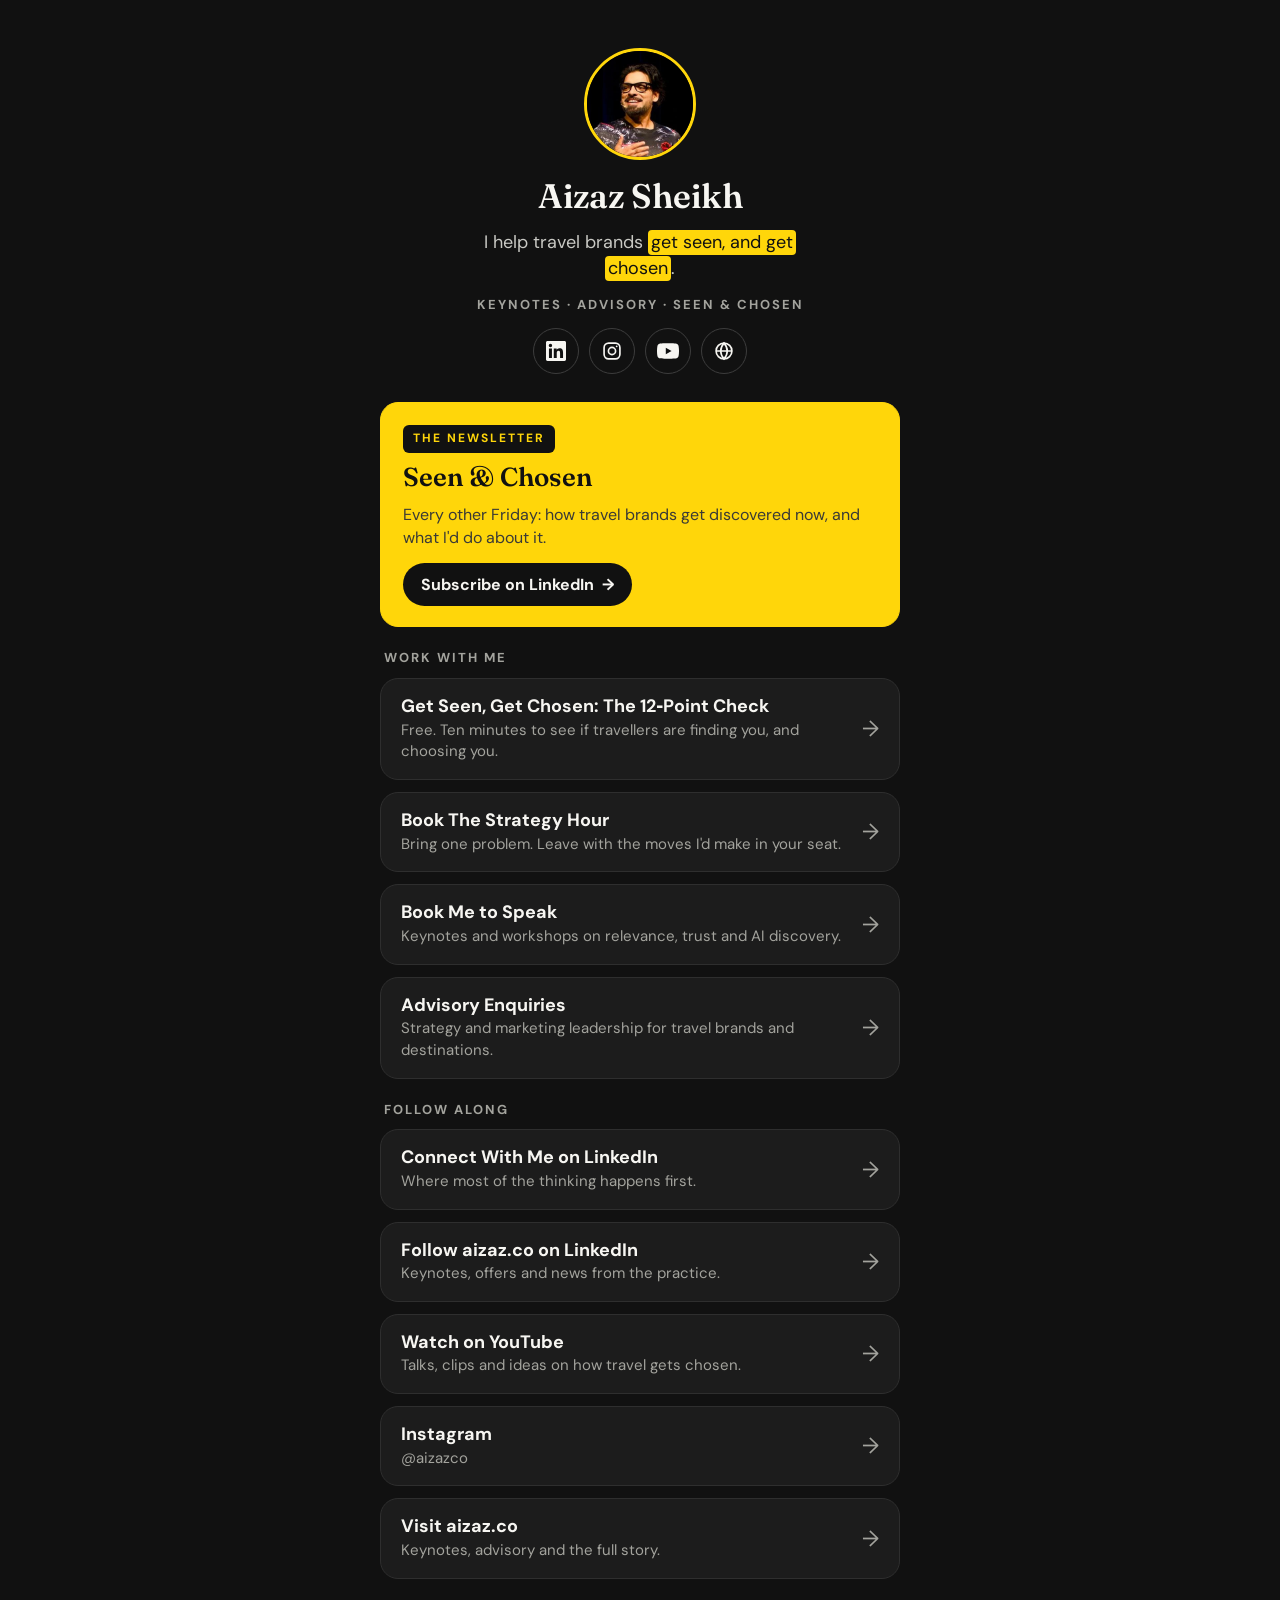
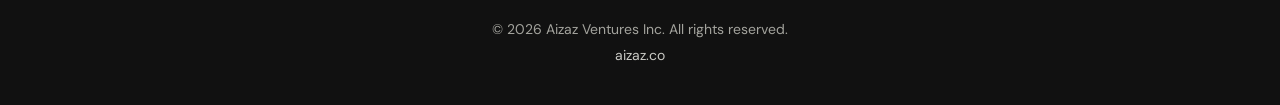
==== links/index.html @ ad623fbb "Add hidden link-in-bio page at /links Unlisted (noindex, not in nav or sitemap). Featured Seen & Cho" ====
<!doctype html>
<html lang="en">
<head>
<meta charset="utf-8">
<meta name="viewport" content="width=device-width, initial-scale=1">
<title>Aizaz Sheikh | Links</title>
<meta name="robots" content="noindex">
<meta name="description" content="Seen &amp; Chosen, the free 12-point check, the Strategy Hour, keynotes and everywhere else to find Aizaz Sheikh.">
<meta name="theme-color" content="#111111">
<meta property="og:type" content="website">
<meta property="og:url" content="https://aizaz.co/links/">
<meta property="og:title" content="Aizaz Sheikh | I help travel brands get seen, and get chosen">
<meta property="og:description" content="The newsletter, the free 12-point check, the Strategy Hour, keynotes and more.">
<meta property="og:image" content="https://aizaz.co/assets/og-image.jpg">
<meta name="twitter:card" content="summary_large_image">
<link rel="icon" href="/favicon.svg" type="image/svg+xml">
<link rel="preconnect" href="https://fonts.googleapis.com">
<link rel="preconnect" href="https://fonts.gstatic.com" crossorigin>
<link rel="stylesheet" href="https://fonts.googleapis.com/css2?family=Fraunces:opsz,wght@9..144,400..700&family=DM+Sans:wght@400..700&display=swap">
<style>
  :root {
    --black: #111111; --card: #1C1C1C; --line: #2E2E2E; --line-2: #3D3D3D;
    --yellow: #FFD60A; --paper: #F7F6F2; --muted: #A3A39D; --muted-2: #C9C9C4;
    --serif: 'Fraunces', Georgia, serif;
    --sans: 'DM Sans', system-ui, -apple-system, sans-serif;
  }
  *, *::before, *::after { box-sizing: border-box; }
  html { -webkit-text-size-adjust: 100%; }
  body { margin: 0; min-height: 100vh; background: var(--black); color: var(--paper); font-family: var(--sans); line-height: 1.45; }
  a { color: inherit; }
  img { display: block; max-width: 100%; }

  .page { max-width: 560px; margin: 0 auto; padding: 48px 20px 40px; display: flex; flex-direction: column; align-items: center; gap: 28px; }

  .intro { display: flex; flex-direction: column; align-items: center; text-align: center; gap: 14px; }
  .avatar { width: 112px; height: 112px; border-radius: 50%; object-fit: cover; border: 3px solid var(--yellow); }
  h1 { font-family: var(--serif); font-weight: 600; font-size: 34px; line-height: 1.1; margin: 4px 0 0; }
  .line { font-size: 18px; color: var(--muted-2); max-width: 30ch; margin: 0; }
  .line .hl { background: var(--yellow); color: var(--black); padding: 0 .14em .04em; border-radius: 4px; -webkit-box-decoration-break: clone; box-decoration-break: clone; }
  .tags { font-size: 13px; font-weight: 700; letter-spacing: 2px; text-transform: uppercase; color: var(--muted); margin: 0; }

  .socials { display: flex; gap: 10px; justify-content: center; }
  .socials a { width: 46px; height: 46px; border-radius: 50%; display: grid; place-items: center; border: 1px solid var(--line-2); color: var(--paper); transition: border-color .15s ease, color .15s ease; }
  .socials a:hover { border-color: var(--yellow); color: var(--yellow); }

  .links { list-style: none; margin: 0; padding: 0; width: 100%; display: flex; flex-direction: column; gap: 12px; }
  .link { display: flex; align-items: center; gap: 14px; width: 100%; min-height: 72px; padding: 16px 20px; border-radius: 18px; background: var(--card); border: 1px solid var(--line); text-decoration: none; transition: transform .15s ease, border-color .15s ease; }
  .link:hover { transform: translateY(-2px); border-color: var(--yellow); }
  .link .txt { display: flex; flex-direction: column; gap: 2px; flex: 1; min-width: 0; }
  .link strong { font-size: 18px; font-weight: 700; line-height: 1.25; }
  .link span.sub { font-size: 15px; color: var(--muted); }
  .link .arrow { flex: none; font-size: 22px; color: var(--muted); transition: transform .15s ease, color .15s ease; }
  .link:hover .arrow { transform: translateX(3px); color: var(--yellow); }

  .link.featured { background: var(--yellow); color: var(--black); border-color: var(--yellow); flex-direction: column; align-items: flex-start; gap: 10px; padding: 22px 22px 20px; }
  .link.featured:hover { border-color: var(--paper); }
  .featured .label { font-size: 12px; font-weight: 700; letter-spacing: 2px; text-transform: uppercase; background: var(--black); color: var(--yellow); padding: 5px 10px; border-radius: 6px; }
  .featured strong { font-family: var(--serif); font-weight: 600; font-size: 26px; line-height: 1.15; }
  .featured span.sub { color: #3A3A36; font-size: 16px; }
  .featured .cta { display: inline-flex; align-items: center; gap: 8px; font-weight: 700; font-size: 16px; background: var(--black); color: var(--paper); padding: 10px 18px; border-radius: 999px; margin-top: 4px; }

  .group { width: 100%; font-size: 13px; font-weight: 700; letter-spacing: 2px; text-transform: uppercase; color: var(--muted); margin: 10px 0 -2px 4px; }

  footer { margin-top: 12px; text-align: center; font-size: 14px; color: var(--muted); display: flex; flex-direction: column; gap: 6px; }
  footer a { color: var(--muted-2); text-decoration: none; }
  footer a:hover { color: var(--yellow); }

  a:focus-visible { outline: 3px solid var(--yellow); outline-offset: 3px; }
  .link.featured:focus-visible { outline-color: var(--paper); }

  @media (max-width: 400px) {
    .page { padding-top: 36px; }
    h1 { font-size: 30px; }
    .featured strong { font-size: 23px; }
  }
  @media (prefers-reduced-motion: reduce) {
    .link, .link .arrow, .socials a { transition: none; }
    .link:hover { transform: none; }
  }
</style>
</head>
<body>
<main class="page">

  <header class="intro">
    <img class="avatar" src="/assets/aizaz-avatar.webp" alt="Aizaz Sheikh on stage" width="112" height="112">
    <h1>Aizaz Sheikh</h1>
    <p class="line">I help travel brands <span class="hl">get seen, and get chosen</span>.</p>
    <p class="tags">Keynotes · Advisory · Seen &amp; Chosen</p>
    <nav class="socials" aria-label="Social">
      <a href="https://www.linkedin.com/in/aizazsheikh/" target="_blank" rel="noopener" aria-label="Aizaz Sheikh on LinkedIn"><svg aria-hidden="true" viewBox="0 0 24 24" width="20" height="20" fill="currentColor"><path d="M20.45 20.45h-3.56v-5.57c0-1.33-.02-3.04-1.85-3.04-1.85 0-2.14 1.45-2.14 2.94v5.67H9.35V9h3.41v1.56h.05c.48-.9 1.64-1.85 3.37-1.85 3.6 0 4.27 2.37 4.27 5.46v6.28zM5.34 7.43a2.06 2.06 0 1 1 0-4.13 2.06 2.06 0 0 1 0 4.13zM7.12 20.45H3.56V9h3.56v11.45zM22.22 0H1.77C.79 0 0 .77 0 1.73v20.54C0 23.23.79 24 1.77 24h20.45c.98 0 1.78-.77 1.78-1.73V1.73C24 .77 23.2 0 22.22 0z"/></svg></a>
      <a href="https://www.instagram.com/aizazco/" target="_blank" rel="noopener" aria-label="Aizaz Sheikh on Instagram"><svg aria-hidden="true" viewBox="0 0 24 24" width="20" height="20" fill="none" stroke="currentColor" stroke-width="2"><rect x="2.5" y="2.5" width="19" height="19" rx="5.5"/><circle cx="12" cy="12" r="4.3"/><circle cx="17.6" cy="6.4" r="1.1" fill="currentColor" stroke="none"/></svg></a>
      <a href="https://www.youtube.com/@aizazco" target="_blank" rel="noopener" aria-label="Aizaz Sheikh on YouTube"><svg aria-hidden="true" viewBox="0 0 24 24" width="22" height="22" fill="currentColor"><path d="M23.5 6.2a3 3 0 0 0-2.1-2.1C19.5 3.6 12 3.6 12 3.6s-7.5 0-9.4.5A3 3 0 0 0 .5 6.2 31.3 31.3 0 0 0 0 12a31.3 31.3 0 0 0 .5 5.8 3 3 0 0 0 2.1 2.1c1.9.5 9.4.5 9.4.5s7.5 0 9.4-.5a3 3 0 0 0 2.1-2.1A31.3 31.3 0 0 0 24 12a31.3 31.3 0 0 0-.5-5.8zM9.6 15.6V8.4l6.3 3.6-6.3 3.6z"/></svg></a>
      <a href="https://aizaz.co/" aria-label="aizaz.co website"><svg aria-hidden="true" viewBox="0 0 24 24" width="20" height="20" fill="none" stroke="currentColor" stroke-width="2"><circle cx="12" cy="12" r="9.5"/><path d="M2.5 12h19M12 2.5c2.6 2.8 3.9 6 3.9 9.5s-1.3 6.7-3.9 9.5c-2.6-2.8-3.9-6-3.9-9.5s1.3-6.7 3.9-9.5z"/></svg></a>
    </nav>
  </header>

  <ul class="links">
    <li>
      <a class="link featured" href="https://www.linkedin.com/newsletters/seen-chosen-7519416273399824386/" target="_blank" rel="noopener">
        <span class="label">The Newsletter</span>
        <strong>Seen &amp; Chosen</strong>
        <span class="sub">Every other Friday: how travel brands get discovered now, and what I'd do about it.</span>
        <span class="cta">Subscribe on LinkedIn <span aria-hidden="true">→</span></span>
      </a>
    </li>

    <li class="group" aria-hidden="true">Work With Me</li>
    <li>
      <a class="link" href="https://stan.store/aizazco" target="_blank" rel="noopener">
        <span class="txt"><strong>Get Seen, Get Chosen: The 12&#8209;Point Check</strong><span class="sub">Free. Ten minutes to see if travellers are finding you, and choosing you.</span></span>
        <span class="arrow" aria-hidden="true">→</span>
      </a>
    </li>
    <li>
      <a class="link" href="https://stan.store/aizazco/p/the-strategy-hour-v2h985fj" target="_blank" rel="noopener">
        <span class="txt"><strong>Book The Strategy Hour</strong><span class="sub">Bring one problem. Leave with the moves I'd make in your seat.</span></span>
        <span class="arrow" aria-hidden="true">→</span>
      </a>
    </li>
    <li>
      <a class="link" href="/?enquiry=Keynote#contact">
        <span class="txt"><strong>Book Me to Speak</strong><span class="sub">Keynotes and workshops on relevance, trust and AI discovery.</span></span>
        <span class="arrow" aria-hidden="true">→</span>
      </a>
    </li>
    <li>
      <a class="link" href="/?enquiry=Advisory#contact">
        <span class="txt"><strong>Advisory Enquiries</strong><span class="sub">Strategy and marketing leadership for travel brands and destinations.</span></span>
        <span class="arrow" aria-hidden="true">→</span>
      </a>
    </li>

    <li class="group" aria-hidden="true">Follow Along</li>
    <li>
      <a class="link" href="https://www.linkedin.com/in/aizazsheikh/" target="_blank" rel="noopener">
        <span class="txt"><strong>Connect With Me on LinkedIn</strong><span class="sub">Where most of the thinking happens first.</span></span>
        <span class="arrow" aria-hidden="true">→</span>
      </a>
    </li>
    <li>
      <a class="link" href="https://www.linkedin.com/company/aizazco/" target="_blank" rel="noopener">
        <span class="txt"><strong>Follow aizaz.co on LinkedIn</strong><span class="sub">Keynotes, offers and news from the practice.</span></span>
        <span class="arrow" aria-hidden="true">→</span>
      </a>
    </li>
    <li>
      <a class="link" href="https://www.youtube.com/@aizazco" target="_blank" rel="noopener">
        <span class="txt"><strong>Watch on YouTube</strong><span class="sub">Talks, clips and ideas on how travel gets chosen.</span></span>
        <span class="arrow" aria-hidden="true">→</span>
      </a>
    </li>
    <li>
      <a class="link" href="https://www.instagram.com/aizazco/" target="_blank" rel="noopener">
        <span class="txt"><strong>Instagram</strong><span class="sub">@aizazco</span></span>
        <span class="arrow" aria-hidden="true">→</span>
      </a>
    </li>
    <li>
      <a class="link" href="/">
        <span class="txt"><strong>Visit aizaz.co</strong><span class="sub">Keynotes, advisory and the full story.</span></span>
        <span class="arrow" aria-hidden="true">→</span>
      </a>
    </li>
  </ul>

  <footer>
    <span>© 2026 Aizaz Ventures Inc. All rights reserved.</span>
    <a href="/">aizaz.co</a>
  </footer>
</main>
</body>
</html>
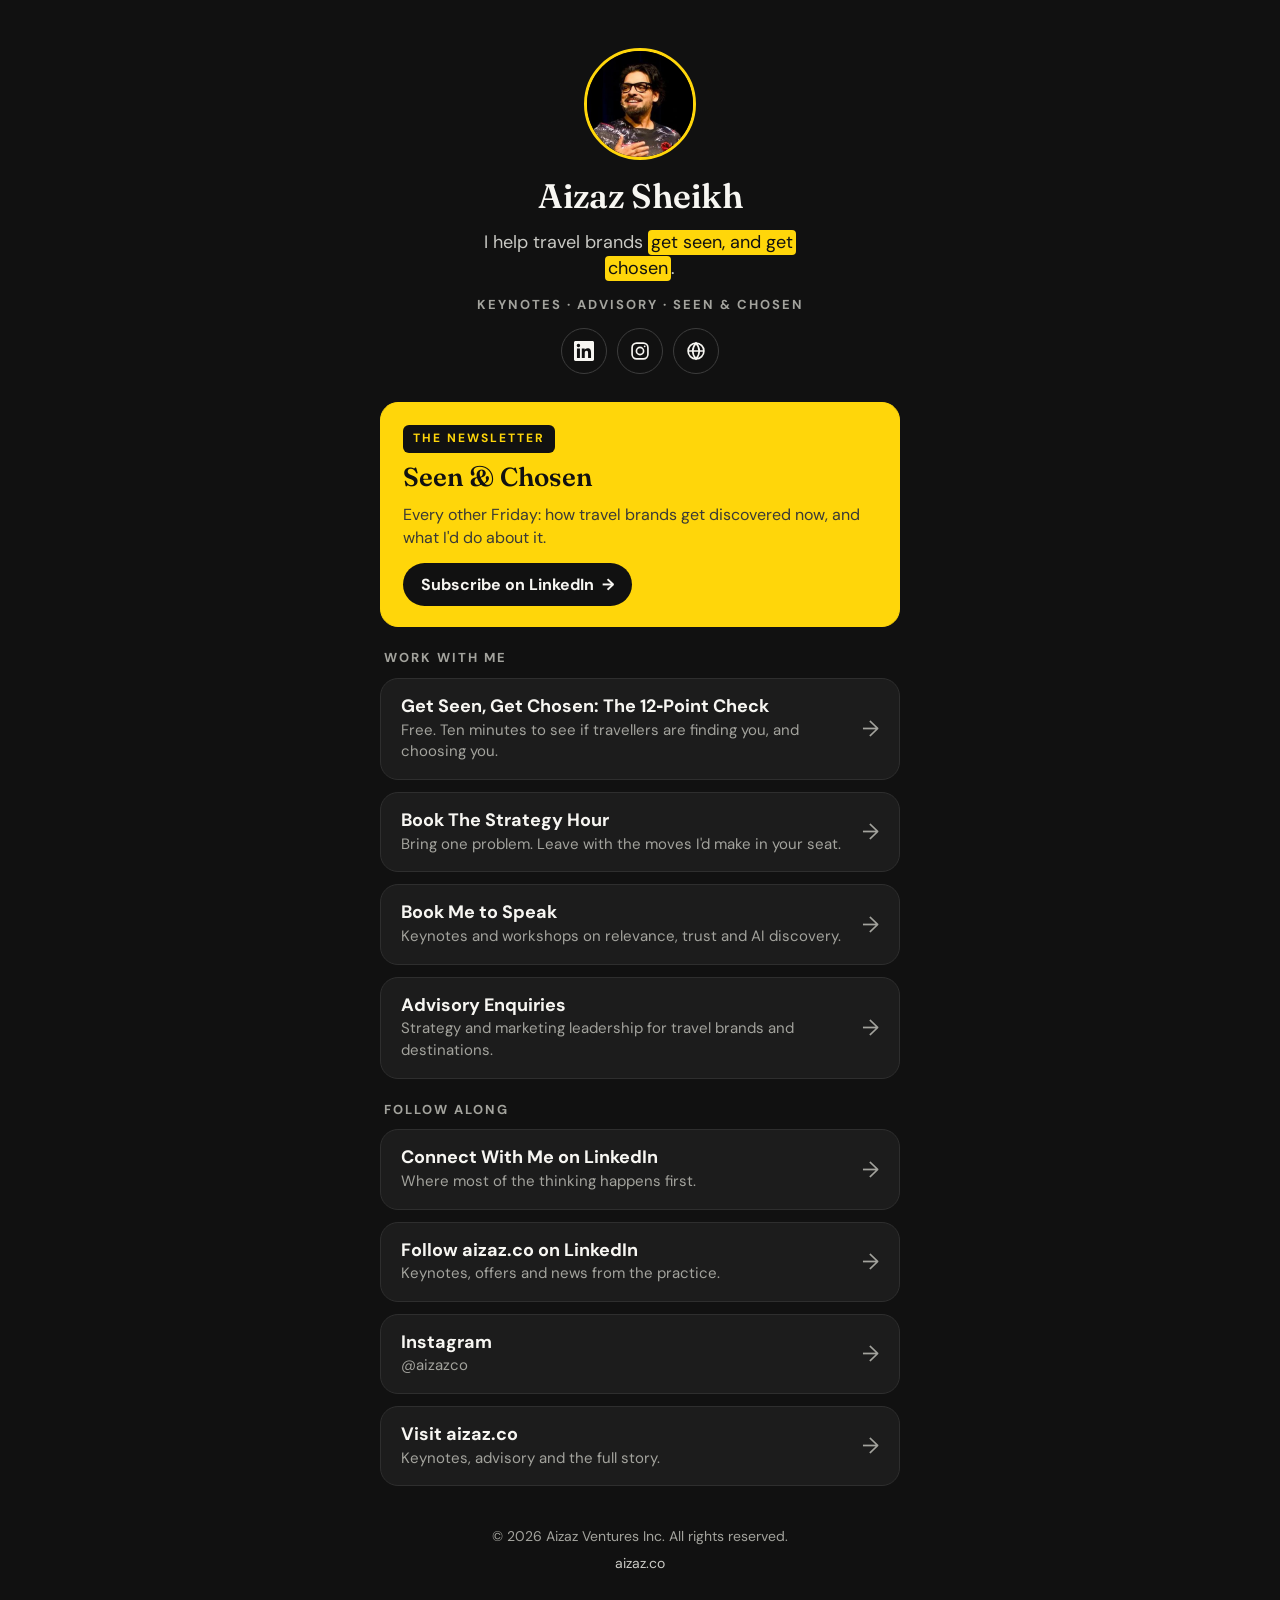
==== commit 96abaae5: "Links page: remove YouTube until the channel has videos Co-Authored-By: Claude Opus 5.5 <noreply@ant" ====
--- a/links/index.html
+++ b/links/index.html
@@ -90,7 +90,6 @@
     <nav class="socials" aria-label="Social">
       <a href="https://www.linkedin.com/in/aizazsheikh/" target="_blank" rel="noopener" aria-label="Aizaz Sheikh on LinkedIn"><svg aria-hidden="true" viewBox="0 0 24 24" width="20" height="20" fill="currentColor"><path d="M20.45 20.45h-3.56v-5.57c0-1.33-.02-3.04-1.85-3.04-1.85 0-2.14 1.45-2.14 2.94v5.67H9.35V9h3.41v1.56h.05c.48-.9 1.64-1.85 3.37-1.85 3.6 0 4.27 2.37 4.27 5.46v6.28zM5.34 7.43a2.06 2.06 0 1 1 0-4.13 2.06 2.06 0 0 1 0 4.13zM7.12 20.45H3.56V9h3.56v11.45zM22.22 0H1.77C.79 0 0 .77 0 1.73v20.54C0 23.23.79 24 1.77 24h20.45c.98 0 1.78-.77 1.78-1.73V1.73C24 .77 23.2 0 22.22 0z"/></svg></a>
       <a href="https://www.instagram.com/aizazco/" target="_blank" rel="noopener" aria-label="Aizaz Sheikh on Instagram"><svg aria-hidden="true" viewBox="0 0 24 24" width="20" height="20" fill="none" stroke="currentColor" stroke-width="2"><rect x="2.5" y="2.5" width="19" height="19" rx="5.5"/><circle cx="12" cy="12" r="4.3"/><circle cx="17.6" cy="6.4" r="1.1" fill="currentColor" stroke="none"/></svg></a>
-      <a href="https://www.youtube.com/@aizazco" target="_blank" rel="noopener" aria-label="Aizaz Sheikh on YouTube"><svg aria-hidden="true" viewBox="0 0 24 24" width="22" height="22" fill="currentColor"><path d="M23.5 6.2a3 3 0 0 0-2.1-2.1C19.5 3.6 12 3.6 12 3.6s-7.5 0-9.4.5A3 3 0 0 0 .5 6.2 31.3 31.3 0 0 0 0 12a31.3 31.3 0 0 0 .5 5.8 3 3 0 0 0 2.1 2.1c1.9.5 9.4.5 9.4.5s7.5 0 9.4-.5a3 3 0 0 0 2.1-2.1A31.3 31.3 0 0 0 24 12a31.3 31.3 0 0 0-.5-5.8zM9.6 15.6V8.4l6.3 3.6-6.3 3.6z"/></svg></a>
       <a href="https://aizaz.co/" aria-label="aizaz.co website"><svg aria-hidden="true" viewBox="0 0 24 24" width="20" height="20" fill="none" stroke="currentColor" stroke-width="2"><circle cx="12" cy="12" r="9.5"/><path d="M2.5 12h19M12 2.5c2.6 2.8 3.9 6 3.9 9.5s-1.3 6.7-3.9 9.5c-2.6-2.8-3.9-6-3.9-9.5s1.3-6.7 3.9-9.5z"/></svg></a>
     </nav>
   </header>
@@ -145,12 +144,6 @@
       </a>
     </li>
     <li>
-      <a class="link" href="https://www.youtube.com/@aizazco" target="_blank" rel="noopener">
-        <span class="txt"><strong>Watch on YouTube</strong><span class="sub">Talks, clips and ideas on how travel gets chosen.</span></span>
-        <span class="arrow" aria-hidden="true">→</span>
-      </a>
-    </li>
-    <li>
       <a class="link" href="https://www.instagram.com/aizazco/" target="_blank" rel="noopener">
         <span class="txt"><strong>Instagram</strong><span class="sub">@aizazco</span></span>
         <span class="arrow" aria-hidden="true">→</span>
